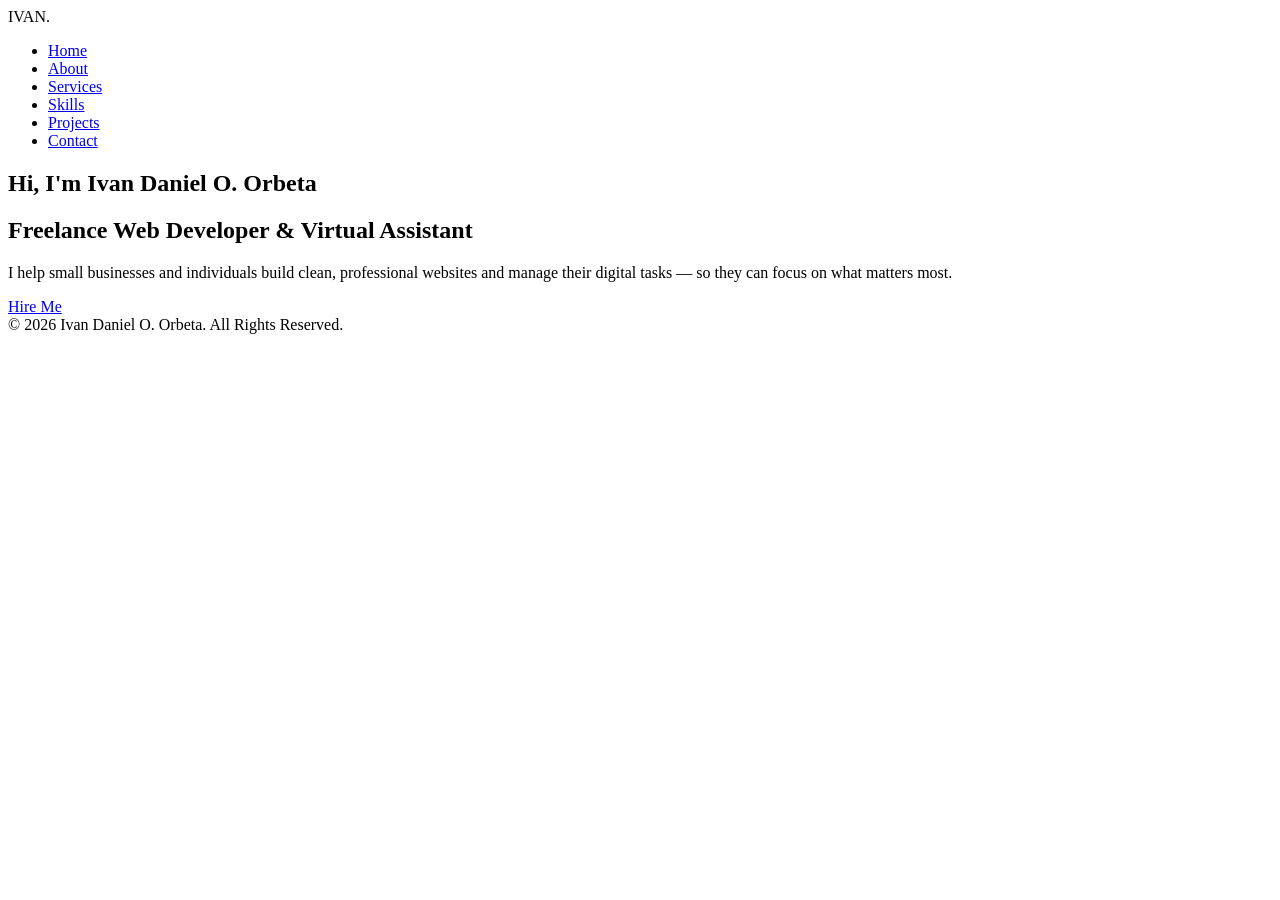
==== index.html @ e5fc2c90 "Add files via upload" ====
<!DOCTYPE html>
<html lang="en">
<head>
  <meta charset="UTF-8" />
  <meta name="viewport" content="width=device-width, initial-scale=1.0" />
  <title>Juan Dela Cruz | Home</title>
  <link rel="stylesheet" href="Css/global.css" />
  <link rel="stylesheet" href="Css/nav.css" />
  <link rel="stylesheet" href="Css/index.css" />
  <link rel="stylesheet" href="Css/footer.css" />
</head>
<body>

  <!-- Navigation -->
  <nav>
    <div class="logo">IVAN.</div>
    <ul>
      <li><a href="index.html" class="active">Home</a></li>
      <li><a href="about.html">About</a></li>
      <li><a href="services.html">Services</a></li>
      <li><a href="skills.html">Skills</a></li>
      <li><a href="projects.html">Projects</a></li>
      <li><a href="contact.html">Contact</a></li>
    </ul>
  </nav>

  <!-- Hero Section -->
  <section class="hero">
    <h1>Hi, I'm <span>Ivan Daniel O. Orbeta</span></h1>
    <h2>Freelance Web Developer &amp; Virtual Assistant</h2>
    <p>
      I help small businesses and individuals build clean, professional websites
      and manage their digital tasks — so they can focus on what matters most.
    </p>
    <a class="btn" href="contact.html">Hire Me</a>
  </section>

  <!-- Footer -->
  <footer>
    <span>&copy; 2026 Ivan Daniel O. Orbeta.</span> All Rights Reserved.
  </footer>

</body>
</html>
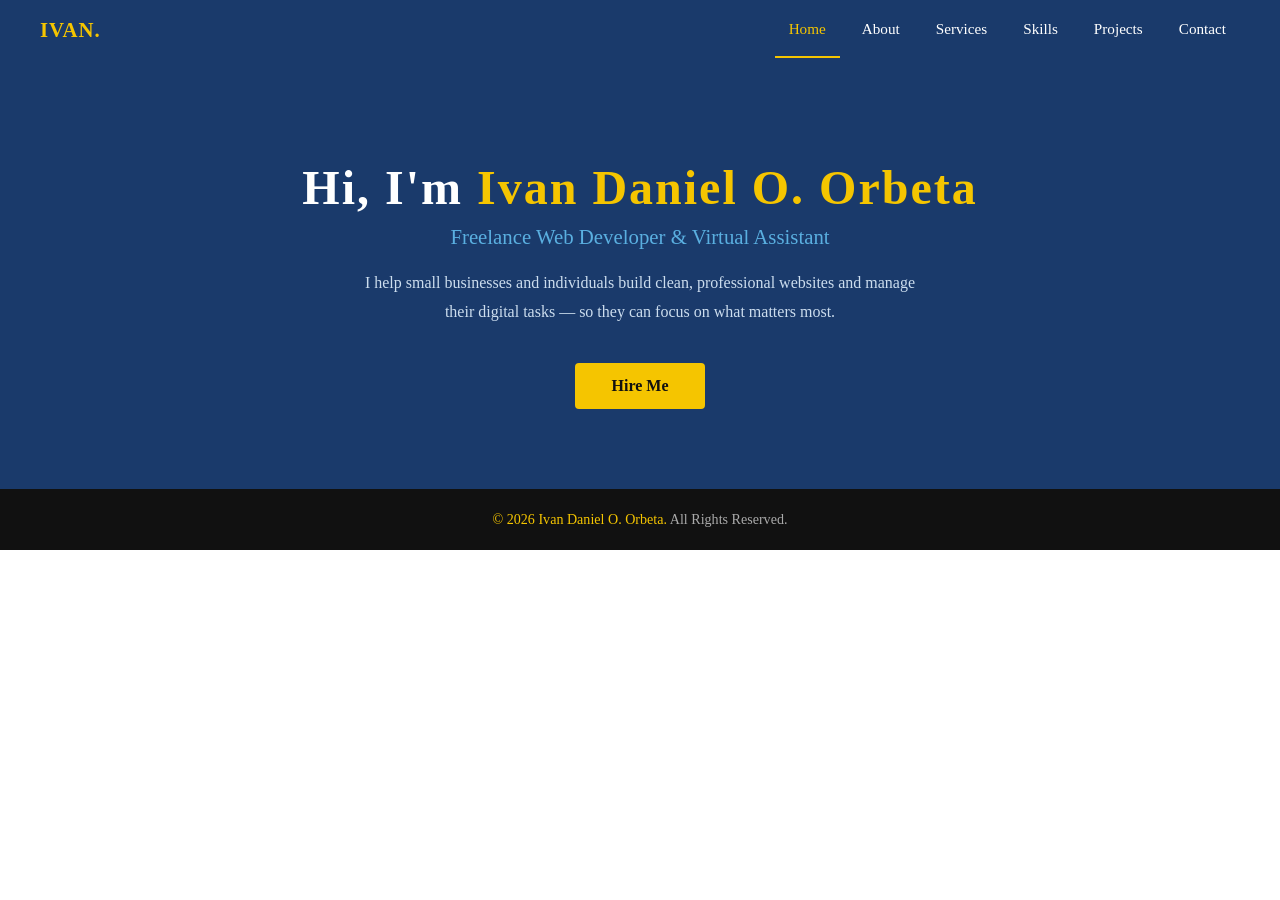
==== commit 77fc974d: "Change HTML file titles to "Ivan Daniel Orbeta | (filename)" (6a12a0d75acd30e96b00c777)" ====
--- a/index.html
+++ b/index.html
@@ -3,7 +3,7 @@
 <head>
   <meta charset="UTF-8" />
   <meta name="viewport" content="width=device-width, initial-scale=1.0" />
-  <title>Juan Dela Cruz | Home</title>
+  <title>Ivan Daniel Orbeta | Home</title>
   <link rel="stylesheet" href="Css/global.css" />
   <link rel="stylesheet" href="Css/nav.css" />
   <link rel="stylesheet" href="Css/index.css" />
--- a/Css/global.css
+++ b/Css/global.css
@@ -0,0 +1,26 @@
+/* ── global.css ── shared by every page ── */
+
+* {
+  margin: 0;
+  padding: 0;
+  box-sizing: border-box;
+}
+
+:root {
+  --blue:    #1a3a6b;
+  --skyblue: #5aafe0;
+  --yellow:  #f5c500;
+  --black:   #111111;
+  --white:   #ffffff;
+}
+
+body {
+  font-family: Georgia, "Times New Roman", serif;
+  color: #111;
+  background: #fff;
+}
+
+a {
+  text-decoration: none;
+  color: inherit;
+}
--- a/Css/nav.css
+++ b/Css/nav.css
@@ -0,0 +1,54 @@
+/* ── nav.css ── */
+
+nav {
+  background: var(--blue);
+  padding: 0 40px;
+  display: flex;
+  align-items: center;
+  justify-content: space-between;
+  position: sticky;
+  top: 0;
+  z-index: 100;
+}
+
+nav .logo {
+  color: var(--yellow);
+  font-size: 1.3rem;
+  font-weight: bold;
+  padding: 18px 0;
+  letter-spacing: 1px;
+}
+
+nav ul {
+  list-style: none;
+  display: flex;
+  gap: 8px;
+}
+
+nav ul li a {
+  color: var(--white);
+  padding: 18px 14px;
+  display: block;
+  font-size: 0.95rem;
+  transition: color 0.2s;
+}
+
+nav ul li a:hover {
+  color: var(--yellow);
+}
+
+nav ul li a.active {
+  color: var(--yellow);
+  border-bottom: 2px solid var(--yellow);
+}
+
+@media (max-width: 620px) {
+  nav {
+    flex-direction: column;
+    padding: 10px 20px;
+  }
+  nav ul {
+    flex-wrap: wrap;
+    justify-content: center;
+  }
+}
--- a/Css/index.css
+++ b/Css/index.css
@@ -0,0 +1,55 @@
+/* ── home.css ── */
+
+.hero {
+  background: var(--blue);
+  color: var(--white);
+  text-align: center;
+  padding: 100px 20px 80px;
+}
+
+.hero h1 {
+  font-size: 3rem;
+  letter-spacing: 2px;
+  margin-bottom: 10px;
+}
+
+.hero h1 span {
+  color: var(--yellow);
+}
+
+.hero h2 {
+  font-size: 1.3rem;
+  color: var(--skyblue);
+  font-weight: normal;
+  margin-bottom: 20px;
+}
+
+.hero p {
+  max-width: 560px;
+  margin: 0 auto 36px;
+  line-height: 1.8;
+  color: #cde;
+  font-size: 1rem;
+}
+
+.btn {
+  display: inline-block;
+  background: var(--yellow);
+  color: var(--black);
+  padding: 14px 36px;
+  border-radius: 4px;
+  font-size: 1rem;
+  font-weight: bold;
+  transition: background 0.2s, transform 0.2s;
+}
+
+.btn:hover {
+  background: #e0b000;
+  transform: translateY(-2px);
+}
+
+@media (max-width: 620px) {
+  .hero h1 {
+    font-size: 2rem;
+  }
+}
--- a/Css/footer.css
+++ b/Css/footer.css
@@ -0,0 +1,13 @@
+/* ── footer.css ── */
+
+footer {
+  background: var(--black);
+  color: #aaa;
+  text-align: center;
+  padding: 22px 20px;
+  font-size: 0.88rem;
+}
+
+footer span {
+  color: var(--yellow);
+}
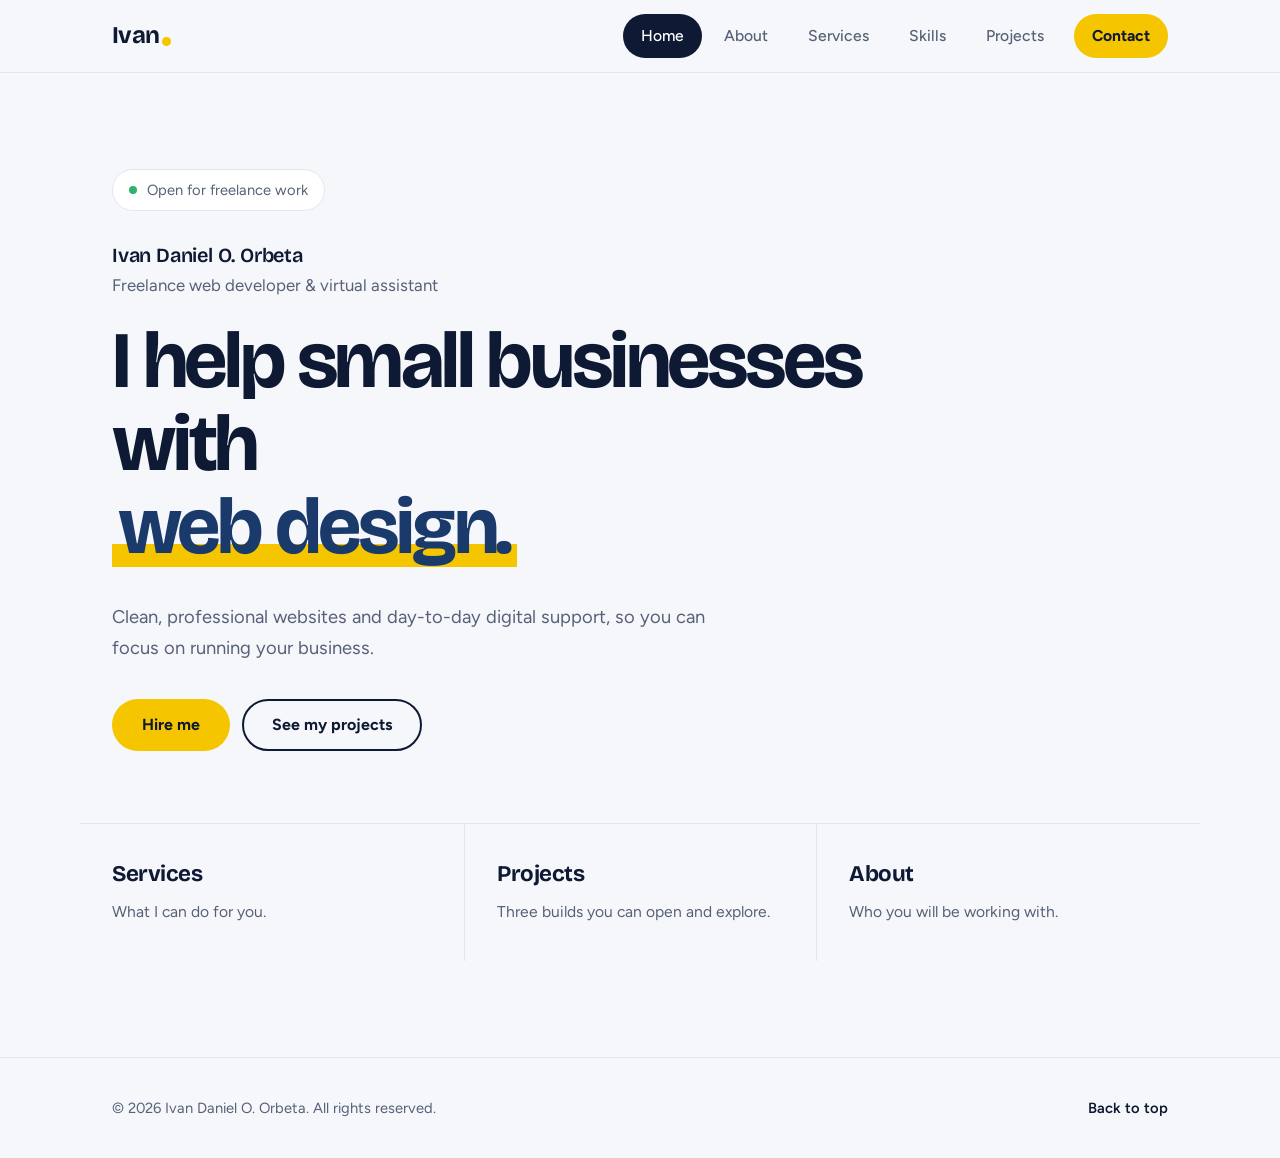
==== commit ae4d8c91: "Redesign portfolio" ====
--- a/index.html
+++ b/index.html
@@ -3,42 +3,67 @@
 <head>
   <meta charset="UTF-8" />
   <meta name="viewport" content="width=device-width, initial-scale=1.0" />
+  <meta name="theme-color" content="#f6f7fb" />
   <title>Ivan Daniel Orbeta | Home</title>
+  <link rel="preconnect" href="https://fonts.googleapis.com" />
+  <link rel="preconnect" href="https://fonts.gstatic.com" crossorigin />
+  <link href="https://fonts.googleapis.com/css2?family=Bricolage+Grotesque:opsz,wght@12..96,500..800&family=Figtree:wght@400;500;600;700&display=swap" rel="stylesheet" />
   <link rel="stylesheet" href="Css/global.css" />
   <link rel="stylesheet" href="Css/nav.css" />
   <link rel="stylesheet" href="Css/index.css" />
   <link rel="stylesheet" href="Css/footer.css" />
 </head>
-<body>
+<body id="top">
 
-  <!-- Navigation -->
-  <nav>
-    <div class="logo">IVAN.</div>
-    <ul>
-      <li><a href="index.html" class="active">Home</a></li>
-      <li><a href="about.html">About</a></li>
-      <li><a href="services.html">Services</a></li>
-      <li><a href="skills.html">Skills</a></li>
-      <li><a href="projects.html">Projects</a></li>
-      <li><a href="contact.html">Contact</a></li>
-    </ul>
-  </nav>
+  <header class="site-nav">
+    <div class="wrap nav-inner">
+      <a class="logo" href="index.html" aria-label="Ivan, home">Ivan</a>
+      <button class="nav-toggle" aria-expanded="false" aria-controls="nav-links" aria-label="Open menu"><span></span></button>
+      <nav aria-label="Main">
+      <ul id="nav-links" class="nav-links">
+        <li><a href="index.html" class="active" aria-current="page">Home</a></li>
+        <li><a href="about.html">About</a></li>
+        <li><a href="services.html">Services</a></li>
+        <li><a href="skills.html">Skills</a></li>
+        <li><a href="projects.html">Projects</a></li>
+        <li class="nav-cta"><a href="contact.html">Contact</a></li>
+      </ul>
+      </nav>
+    </div>
+  </header>
 
-  <!-- Hero Section -->
-  <section class="hero">
-    <h1>Hi, I'm <span>Ivan Daniel O. Orbeta</span></h1>
-    <h2>Freelance Web Developer &amp; Virtual Assistant</h2>
-    <p>
-      I help small businesses and individuals build clean, professional websites
-      and manage their digital tasks — so they can focus on what matters most.
-    </p>
-    <a class="btn" href="contact.html">Hire Me</a>
-  </section>
+  <main>
+    <section class="wrap hero">
+      <p class="status"><i></i>Open for freelance work</p>
+      <p class="hero-name">Ivan Daniel O. Orbeta</p>
+      <p class="hero-role">Freelance web developer &amp; virtual assistant</p>
+      <h1>
+        I help small businesses with
+        <span class="rotator" id="rotator" aria-hidden="true"><span class="rotator-word">web design.</span></span>
+        <span class="sr-only">web design, video editing, Canva graphics, data entry, and virtual assistance.</span>
+      </h1>
+      <p class="hero-lede">Clean, professional websites and day-to-day digital support, so you can focus on running your business.</p>
+      <div class="btn-row">
+        <a class="btn btn-primary" href="contact.html">Hire me</a>
+        <a class="btn btn-ghost" href="projects.html">See my projects</a>
+      </div>
+    </section>
 
-  <!-- Footer -->
-  <footer>
-    <span>&copy; 2026 Ivan Daniel O. Orbeta.</span> All Rights Reserved.
+    <nav class="wrap quick" aria-label="Quick links">
+      <a href="services.html"><h2>Services</h2><p>What I can do for you.</p></a>
+      <a href="projects.html"><h2>Projects</h2><p>Three builds you can open and explore.</p></a>
+      <a href="about.html"><h2>About</h2><p>Who you will be working with.</p></a>
+    </nav>
+  </main>
+
+  <footer class="site-footer">
+    <div class="wrap footer-inner">
+      <span>&copy; 2026 Ivan Daniel O. Orbeta. All rights reserved.</span>
+      <a href="#top">Back to top</a>
+    </div>
   </footer>
 
+  <script src="js/nav.js"></script>
+  <script src="js/home.js"></script>
 </body>
-</html>+</html>
--- a/Css/global.css
+++ b/Css/global.css
@@ -1,26 +1,93 @@
 /* ── global.css ── shared by every page ── */
+*{margin:0;padding:0;box-sizing:border-box}
 
-* {
-  margin: 0;
-  padding: 0;
-  box-sizing: border-box;
+:root{
+  --ink:#0e1a33;
+  --blue:#1a3a6b;
+  --sky:#5aafe0;
+  --yellow:#f5c500;
+  --yellow-dark:#e0b000;
+  --paper:#f6f7fb;
+  --card:#ffffff;
+  --muted:#566178;
+  --line:#e2e6ef;
+  --tint:#eaf3fb;
+  --radius:16px;
+  --wrap:1120px;
+  --font-display:"Bricolage Grotesque","Segoe UI",system-ui,sans-serif;
+  --font-body:"Figtree","Segoe UI",system-ui,sans-serif;
 }
 
-:root {
-  --blue:    #1a3a6b;
-  --skyblue: #5aafe0;
-  --yellow:  #f5c500;
-  --black:   #111111;
-  --white:   #ffffff;
+html{scroll-behavior:smooth}
+
+body{
+  font-family:var(--font-body);
+  font-size:1.05rem;
+  line-height:1.65;
+  color:var(--ink);
+  background:var(--paper);
+  min-height:100vh;
+  display:flex;
+  flex-direction:column;
+  -webkit-font-smoothing:antialiased;
+}
+main{flex:1}
+a{color:inherit;text-decoration:none}
+img{max-width:100%;display:block}
+::selection{background:var(--yellow);color:var(--ink)}
+
+:focus-visible{outline:3px solid var(--sky);outline-offset:3px;border-radius:6px}
+
+.wrap{width:100%;max-width:var(--wrap);margin:0 auto;padding:0 32px}
+.section{padding-bottom:96px}
+.sr-only{position:absolute;width:1px;height:1px;overflow:hidden;clip:rect(0 0 0 0);white-space:nowrap}
+
+/* Page heading used on every inner page */
+.page-head{padding-top:72px;padding-bottom:44px}
+.page-title{
+  font-family:var(--font-display);
+  font-size:clamp(2.2rem,5vw,3.4rem);
+  line-height:1.08;
+  letter-spacing:-.03em;
+  font-weight:700;
+}
+.page-lede{color:var(--muted);max-width:52ch;margin-top:14px;font-size:1.1rem}
+
+/* Buttons */
+.btn{
+  display:inline-flex;align-items:center;justify-content:center;
+  min-height:52px;padding:0 28px;
+  border-radius:999px;border:2px solid transparent;
+  font-family:inherit;font-weight:700;font-size:1rem;cursor:pointer;
+  transition:background .2s,color .2s,border-color .2s,transform .2s;
+}
+.btn:hover{transform:translateY(-2px)}
+.btn-primary{background:var(--yellow);color:var(--ink)}
+.btn-primary:hover{background:var(--yellow-dark)}
+.btn-ghost{border-color:var(--ink);color:var(--ink);background:transparent}
+.btn-ghost:hover{background:var(--ink);color:#fff}
+.btn-row{display:flex;flex-wrap:wrap;gap:12px}
+
+/* Closing call-to-action band */
+.cta-band{
+  background:var(--ink);color:#fff;border-radius:28px;padding:48px;
+  display:flex;align-items:center;justify-content:space-between;gap:24px;flex-wrap:wrap;
+}
+.cta-band h2{
+  font-family:var(--font-display);
+  font-size:clamp(1.6rem,3vw,2.2rem);
+  line-height:1.15;letter-spacing:-.03em;max-width:20ch;
 }
 
-body {
-  font-family: Georgia, "Times New Roman", serif;
-  color: #111;
-  background: #fff;
+@keyframes rise{from{opacity:0;transform:translateY(18px)}to{opacity:1;transform:none}}
+
+@media (max-width:820px){
+  .wrap{padding:0 20px}
+  .page-head{padding-top:48px;padding-bottom:32px}
+  .section{padding-bottom:72px}
+  .cta-band{padding:32px 24px;border-radius:22px}
 }
 
-a {
-  text-decoration: none;
-  color: inherit;
+@media (prefers-reduced-motion:reduce){
+  *,*::before,*::after{animation:none!important;transition:none!important;scroll-behavior:auto!important}
 }
--- a/Css/nav.css
+++ b/Css/nav.css
@@ -1,54 +1,61 @@
 /* ── nav.css ── */
+.site-nav{
+  position:sticky;top:0;z-index:100;
+  background:rgba(246,247,251,.85);
+  -webkit-backdrop-filter:blur(14px);backdrop-filter:blur(14px);
+  border-bottom:1px solid var(--line);
+}
+.nav-inner{display:flex;align-items:center;justify-content:space-between;height:72px}
 
-nav {
-  background: var(--blue);
-  padding: 0 40px;
-  display: flex;
-  align-items: center;
-  justify-content: space-between;
-  position: sticky;
-  top: 0;
-  z-index: 100;
+.logo{
+  display:flex;align-items:center;min-height:44px;
+  font-family:var(--font-display);font-weight:700;font-size:1.5rem;letter-spacing:-.03em;
+}
+.logo::after{
+  content:"";width:9px;height:9px;margin:10px 0 0 3px;
+  background:var(--yellow);border-radius:50%;
 }
 
-nav .logo {
-  color: var(--yellow);
-  font-size: 1.3rem;
-  font-weight: bold;
-  padding: 18px 0;
-  letter-spacing: 1px;
+.nav-links{list-style:none;display:flex;align-items:center;gap:4px}
+.nav-links a{
+  display:flex;align-items:center;min-height:44px;padding:0 18px;
+  border-radius:999px;font-weight:500;font-size:.98rem;color:var(--muted);
+  transition:background .2s,color .2s;
 }
+.nav-links a:hover{background:#e8ecf5;color:var(--ink)}
+.nav-links a.active{background:var(--ink);color:#fff}
 
-nav ul {
-  list-style: none;
-  display: flex;
-  gap: 8px;
+/* "Contact" is the main action, so it is the only filled link */
+.nav-links .nav-cta a{background:var(--yellow);color:var(--ink);font-weight:700;margin-left:8px}
+.nav-links .nav-cta a:hover{background:var(--yellow-dark)}
+.nav-links .nav-cta a.active{background:var(--ink);color:#fff}
+
+/* Mobile menu button */
+.nav-toggle{
+  display:none;width:48px;height:48px;border:0;background:none;
+  border-radius:12px;cursor:pointer;position:relative;
 }
+.nav-toggle span,
+.nav-toggle span::before,
+.nav-toggle span::after{
+  content:"";position:absolute;left:12px;width:24px;height:2px;
+  background:var(--ink);border-radius:2px;transition:transform .25s,background .25s;
+}
+.nav-toggle span{top:23px}
+.nav-toggle span::before{left:0;top:-7px}
+.nav-toggle span::after{left:0;top:7px}
+.nav-toggle[aria-expanded="true"] span{background:transparent}
+.nav-toggle[aria-expanded="true"] span::before{transform:translateY(7px) rotate(45deg)}
+.nav-toggle[aria-expanded="true"] span::after{transform:translateY(-7px) rotate(-45deg)}
 
-nav ul li a {
-  color: var(--white);
-  padding: 18px 14px;
-  display: block;
-  font-size: 0.95rem;
-  transition: color 0.2s;
+@media (max-width:820px){
+  .nav-toggle{display:block}
+  .nav-links{
+    display:none;position:absolute;top:72px;left:0;right:0;
+    flex-direction:column;align-items:stretch;gap:4px;
+    padding:12px 20px 20px;background:var(--paper);border-bottom:1px solid var(--line);
+  }
+  .nav-links.open{display:flex}
+  .nav-links a{min-height:52px;font-size:1.05rem}
+  .nav-links .nav-cta a{margin:6px 0 0;justify-content:center}
 }
-
-nav ul li a:hover {
-  color: var(--yellow);
-}
-
-nav ul li a.active {
-  color: var(--yellow);
-  border-bottom: 2px solid var(--yellow);
-}
-
-@media (max-width: 620px) {
-  nav {
-    flex-direction: column;
-    padding: 10px 20px;
-  }
-  nav ul {
-    flex-wrap: wrap;
-    justify-content: center;
-  }
-}
--- a/Css/index.css
+++ b/Css/index.css
@@ -1,55 +1,65 @@
-/* ── home.css ── */
+/* ── index.css ── */
+.hero{padding-top:96px;padding-bottom:72px}
+.hero > *{animation:rise .7s cubic-bezier(.2,.7,.2,1) both}
+.hero > *:nth-child(2){animation-delay:.08s}
+.hero > *:nth-child(3){animation-delay:.16s}
+.hero > *:nth-child(4){animation-delay:.26s}
+.hero > *:nth-child(5){animation-delay:.34s}
 
-.hero {
-  background: var(--blue);
-  color: var(--white);
-  text-align: center;
-  padding: 100px 20px 80px;
+.status{
+  display:inline-flex;align-items:center;gap:10px;
+  padding:8px 16px;margin-bottom:28px;
+  background:var(--card);border:1px solid var(--line);border-radius:999px;
+  font-size:.92rem;color:var(--muted);
+}
+.status i{
+  width:8px;height:8px;border-radius:50%;background:#2fb36b;
+  animation:pulse 2s infinite;
+}
+@keyframes pulse{
+  0%{box-shadow:0 0 0 0 rgba(47,179,107,.5)}
+  70%{box-shadow:0 0 0 9px rgba(47,179,107,0)}
+  100%{box-shadow:0 0 0 0 rgba(47,179,107,0)}
 }
 
-.hero h1 {
-  font-size: 3rem;
-  letter-spacing: 2px;
-  margin-bottom: 10px;
+.hero-name{font-family:var(--font-display);font-size:1.25rem;font-weight:600;letter-spacing:-.01em}
+.hero-role{color:var(--muted);margin-bottom:20px}
+
+.hero h1{
+  font-family:var(--font-display);
+  font-size:clamp(2.4rem,7vw,5rem);
+  line-height:1.04;letter-spacing:-.04em;font-weight:700;
+  max-width:16ch;
 }
 
-.hero h1 span {
-  color: var(--yellow);
+.rotator{
+  display:block;min-height:1.1em;
+  transition:opacity .32s ease,transform .32s ease;
+}
+.rotator.out{opacity:0;transform:translateY(-14px)}
+.rotator.pre{transition:none;opacity:0;transform:translateY(14px)}
+.rotator-word{
+  background:linear-gradient(transparent 68%,var(--yellow) 68%,var(--yellow) 92%,transparent 92%);
+  -webkit-box-decoration-break:clone;box-decoration-break:clone;
+  padding:0 .08em;color:var(--blue);
 }
 
-.hero h2 {
-  font-size: 1.3rem;
-  color: var(--skyblue);
-  font-weight: normal;
-  margin-bottom: 20px;
+.hero-lede{max-width:50ch;margin:28px 0 36px;color:var(--muted);font-size:1.15rem}
+
+/* Quick links: whole tile is clickable */
+.quick{
+  display:grid;grid-template-columns:repeat(3,1fr);
+  border-top:1px solid var(--line);margin-bottom:96px;
 }
+.quick a{display:block;padding:32px 32px 36px 0;min-height:120px;transition:background .2s}
+.quick a + a{padding-left:32px;border-left:1px solid var(--line)}
+.quick a:hover{background:var(--card)}
+.quick h2{font-family:var(--font-display);font-size:1.4rem;letter-spacing:-.02em;margin-bottom:6px}
+.quick p{color:var(--muted);font-size:.98rem}
 
-.hero p {
-  max-width: 560px;
-  margin: 0 auto 36px;
-  line-height: 1.8;
-  color: #cde;
-  font-size: 1rem;
+@media (max-width:820px){
+  .hero{padding-top:56px;padding-bottom:48px}
+  .rotator{min-height:2.1em}
+  .quick{grid-template-columns:1fr;margin-bottom:64px}
+  .quick a,.quick a + a{padding:24px 0;border-left:0;border-bottom:1px solid var(--line)}
 }
-
-.btn {
-  display: inline-block;
-  background: var(--yellow);
-  color: var(--black);
-  padding: 14px 36px;
-  border-radius: 4px;
-  font-size: 1rem;
-  font-weight: bold;
-  transition: background 0.2s, transform 0.2s;
-}
-
-.btn:hover {
-  background: #e0b000;
-  transform: translateY(-2px);
-}
-
-@media (max-width: 620px) {
-  .hero h1 {
-    font-size: 2rem;
-  }
-}
--- a/Css/footer.css
+++ b/Css/footer.css
@@ -1,13 +1,5 @@
 /* ── footer.css ── */
-
-footer {
-  background: var(--black);
-  color: #aaa;
-  text-align: center;
-  padding: 22px 20px;
-  font-size: 0.88rem;
-}
-
-footer span {
-  color: var(--yellow);
-}
+.site-footer{border-top:1px solid var(--line);padding:28px 0;color:var(--muted);font-size:.92rem}
+.footer-inner{display:flex;justify-content:space-between;align-items:center;gap:16px;flex-wrap:wrap}
+.site-footer a{display:inline-flex;align-items:center;min-height:44px;font-weight:600;color:var(--ink)}
+.site-footer a:hover{text-decoration:underline}
